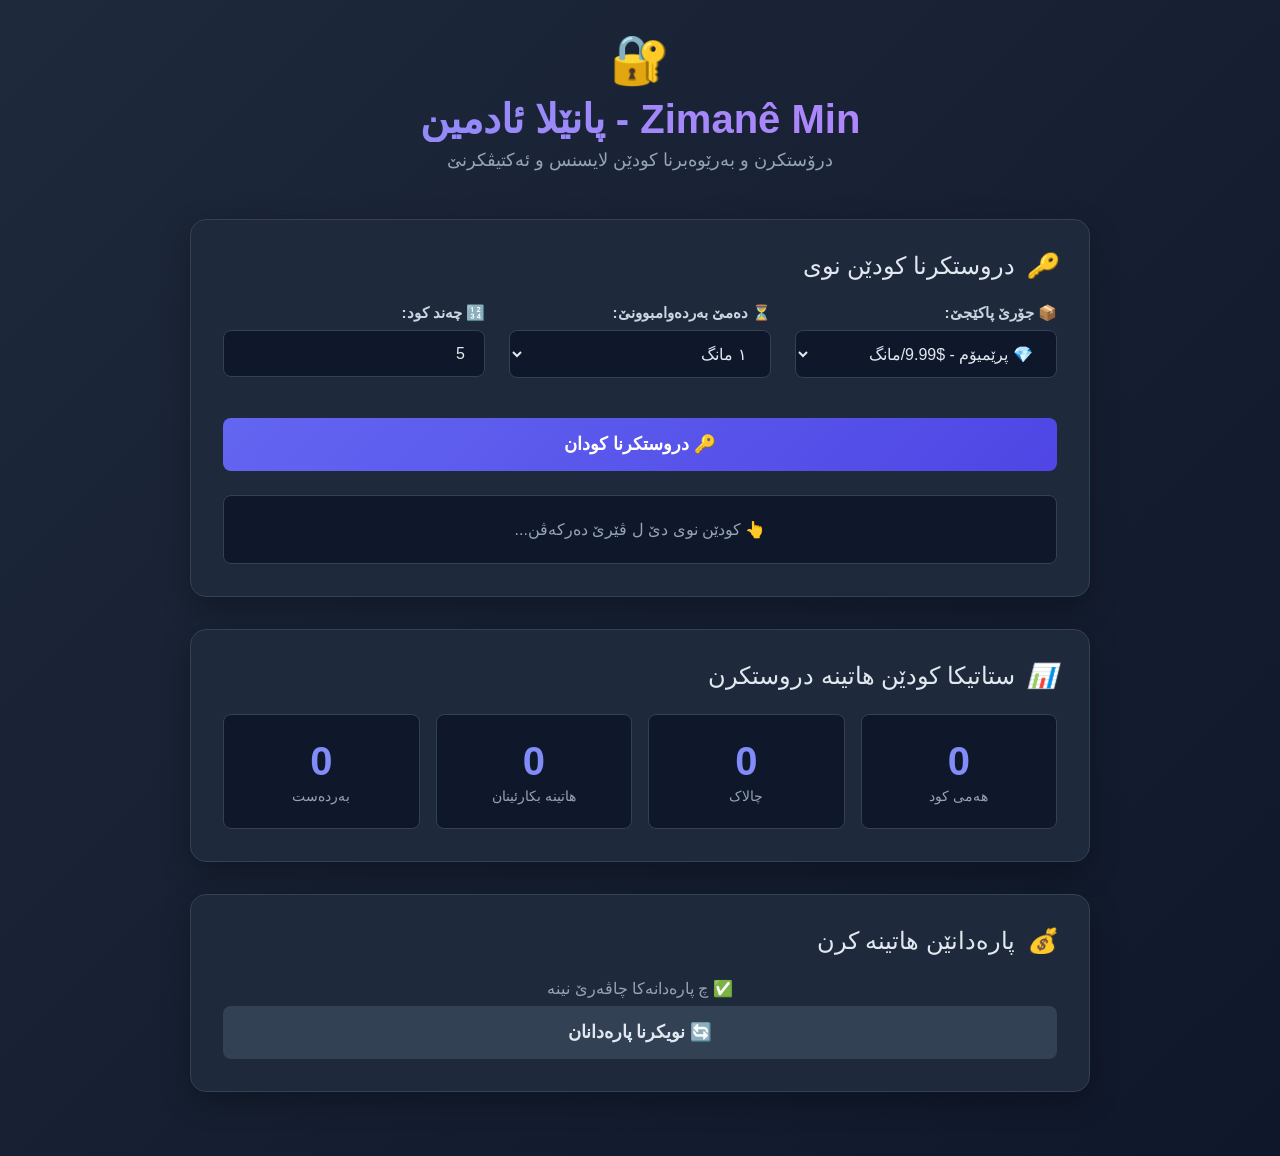
==== admin/keys.html @ 631f70d8 "admin/" ====
<!DOCTYPE html>
<html lang="ku" dir="rtl">
<head>
    <meta charset="UTF-8">
    <meta name="viewport" content="width=device-width, initial-scale=1.0">
    <title>ئادمین - دروستکرنا کودێن لایسنس | Zimanê Min</title>
    
    <style>
        * {
            margin: 0;
            padding: 0;
            box-sizing: border-box;
        }
        
        :root {
            --primary: #6366f1;
            --dark: #1e293b;
            --white: #ffffff;
            --gray: #64748b;
            --radius: 10px;
        }
        
        body {
            font-family: 'Segoe UI', Tahoma, sans-serif;
            background: linear-gradient(135deg, #1e293b 0%, #0f172a 100%);
            min-height: 100vh;
            color: #e2e8f0;
            padding: 2rem;
            direction: rtl;
        }
        
        .admin-container {
            max-width: 900px;
            margin: 0 auto;
        }
        
        .admin-header {
            text-align: center;
            margin-bottom: 3rem;
        }
        
        .admin-header .logo {
            font-size: 3rem;
            margin-bottom: 0.5rem;
        }
        
        .admin-header h1 {
            font-size: 2.5rem;
            background: linear-gradient(135deg, #818cf8, #c084fc);
            -webkit-background-clip: text;
            -webkit-text-fill-color: transparent;
            margin-bottom: 0.5rem;
        }
        
        .admin-header p {
            color: #94a3b8;
            font-size: 1.1rem;
        }
        
        .card {
            background: #1e293b;
            border: 1px solid #334155;
            border-radius: 16px;
            padding: 2rem;
            margin-bottom: 2rem;
            box-shadow: 0 10px 30px rgba(0,0,0,0.3);
        }
        
        .card-title {
            font-size: 1.5rem;
            margin-bottom: 1.5rem;
            display: flex;
            align-items: center;
            gap: 0.75rem;
            color: #e2e8f0;
        }
        
        .card-title i {
            color: #818cf8;
        }
        
        .form-row {
            display: grid;
            grid-template-columns: repeat(auto-fit, minmax(200px, 1fr));
            gap: 1.5rem;
            margin-bottom: 1.5rem;
        }
        
        .form-group {
            margin-bottom: 1rem;
        }
        
        .form-group label {
            display: block;
            margin-bottom: 0.5rem;
            font-weight: 600;
            color: #cbd5e1;
            font-size: 0.95rem;
        }
        
        .form-group select,
        .form-group input {
            width: 100%;
            padding: 0.85rem 1.2rem;
            background: #0f172a;
            border: 1px solid #334155;
            border-radius: 8px;
            color: #e2e8f0;
            font-size: 1rem;
            font-family: inherit;
            transition: all 0.3s;
            outline: none;
        }
        
        .form-group select:focus,
        .form-group input:focus {
            border-color: #818cf8;
            box-shadow: 0 0 0 3px rgba(99, 102, 241, 0.2);
        }
        
        .btn {
            padding: 1rem 2rem;
            border: none;
            border-radius: 8px;
            cursor: pointer;
            font-size: 1.1rem;
            font-weight: 600;
            font-family: inherit;
            transition: all 0.3s;
            display: inline-flex;
            align-items: center;
            gap: 0.5rem;
        }
        
        .btn-primary {
            background: linear-gradient(135deg, #6366f1, #4f46e5);
            color: white;
            width: 100%;
            justify-content: center;
        }
        
        .btn-primary:hover {
            background: linear-gradient(135deg, #4f46e5, #3730a3);
            transform: translateY(-2px);
            box-shadow: 0 10px 25px rgba(99, 102, 241, 0.3);
        }
        
        .btn-secondary {
            background: #334155;
            color: #e2e8f0;
            width: 100%;
            justify-content: center;
            margin-top: 0.5rem;
        }
        
        .btn-secondary:hover {
            background: #475569;
        }
        
        .btn-danger {
            background: #ef4444;
            color: white;
            width: 100%;
            justify-content: center;
            margin-top: 0.5rem;
        }
        
        .btn-danger:hover {
            background: #dc2626;
        }
        
        /* ناوچا کلیکان */
        .keys-display {
            background: #0f172a;
            border-radius: 8px;
            padding: 1.5rem;
            margin-top: 1.5rem;
            max-height: 400px;
            overflow-y: auto;
            border: 1px solid #334155;
        }
        
        .keys-display h3 {
            color: #818cf8;
            margin-bottom: 1rem;
            font-size: 1.2rem;
        }
        
        .key-item {
            background: #1e293b;
            padding: 1rem;
            margin: 0.75rem 0;
            border-radius: 8px;
            font-family: 'Courier New', monospace;
            font-size: 1.2rem;
            color: #34d399;
            display: flex;
            justify-content: space-between;
            align-items: center;
            border-left: 4px solid #818cf8;
            transition: all 0.3s;
        }
        
        .key-item:hover {
            background: #334155;
            border-left-color: #34d399;
        }
        
        .key-actions {
            display: flex;
            gap: 0.5rem;
        }
        
        .key-actions button {
            background: #334155;
            border: none;
            color: #e2e8f0;
            padding: 0.4rem 0.8rem;
            border-radius: 6px;
            cursor: pointer;
            font-size: 0.85rem;
            transition: all 0.2s;
        }
        
        .key-actions button:hover {
            background: #475569;
        }
        
        .key-actions .copy-btn:hover {
            background: #6366f1;
        }
        
        .key-actions .delete-btn:hover {
            background: #ef4444;
        }
        
        /* ستاتیک */
        .stats-grid {
            display: grid;
            grid-template-columns: repeat(auto-fit, minmax(180px, 1fr));
            gap: 1rem;
            margin-top: 1.5rem;
        }
        
        .stat-card {
            background: #0f172a;
            padding: 1.5rem;
            border-radius: 8px;
            text-align: center;
            border: 1px solid #334155;
        }
        
        .stat-card h3 {
            font-size: 2.5rem;
            color: #818cf8;
            margin-bottom: 0.25rem;
        }
        
        .stat-card p {
            color: #94a3b8;
            font-size: 0.9rem;
        }
        
        /* نۆتیفیکەیشن */
        .notification {
            position: fixed;
            top: 20px;
            left: 50%;
            transform: translateX(-50%);
            background: #34d399;
            color: #0f172a;
            padding: 1rem 2rem;
            border-radius: 8px;
            font-weight: 600;
            z-index: 9999;
            animation: slideDown 0.3s ease;
            box-shadow: 0 10px 30px rgba(0,0,0,0.3);
        }
        
        .notification.error {
            background: #ef4444;
            color: white;
        }
        
        @keyframes slideDown {
            from { transform: translate(-50%, -100px); opacity: 0; }
            to { transform: translate(-50%, 0); opacity: 1; }
        }
        
        /* ریسپانسیڤ */
        @media (max-width: 600px) {
            body { padding: 1rem; }
            .admin-header h1 { font-size: 1.8rem; }
            .card { padding: 1.5rem; }
            .key-item { font-size: 0.9rem; flex-direction: column; gap: 0.5rem; }
        }
    </style>
</head>
<body>
    <div class="admin-container">
        <!-- هێدەر -->
        <div class="admin-header">
            <div class="logo">🔐</div>
            <h1>Zimanê Min - پانێلا ئادمین</h1>
            <p>درۆستکرن و بەرێوەبرنا کودێن لایسنس و ئەکتیڤکرنێ</p>
        </div>
        
        <!-- کاردی دروستکرنا کودان -->
        <div class="card">
            <div class="card-title">
                <i>🔑</i> دروستکرنا کودێن نوی
            </div>
            
            <div class="form-row">
                <div class="form-group">
                    <label>📦 جۆرێ پاکێجێ:</label>
                    <select id="packageType">
                        <option value="premium">💎 پرێمیۆم - $9.99/مانگ</option>
                        <option value="family">👨‍👩‍👧‍👦 خێزان - $19.99/مانگ</option>
                        <option value="lifetime">♾️ هەروهەر - $149.99</option>
                    </select>
                </div>
                
                <div class="form-group">
                    <label>⏳ دەمێ بەردەوامبوونێ:</label>
                    <select id="duration">
                        <option value="1">١ مانگ</option>
                        <option value="3">٣ مانگ</option>
                        <option value="6">٦ مانگ</option>
                        <option value="12">١٢ مانگ (١ سال)</option>
                        <option value="lifetime">هەروهەر ♾️</option>
                    </select>
                </div>
                
                <div class="form-group">
                    <label>🔢 چەند کود:</label>
                    <input type="number" id="keyCount" value="5" min="1" max="500">
                </div>
            </div>
            
            <button class="btn btn-primary" onclick="generateKeys()">
                🔑 دروستکرنا کودان
            </button>
            
            <div class="keys-display" id="keysDisplay">
                <p style="color:#94a3b8; text-align:center;">👆 کودێن نوی دێ ل ڤێرێ دەرکەڤن...</p>
            </div>
            
            <button class="btn btn-secondary" onclick="exportAllKeys()" id="exportBtn" style="display:none;">
                📋 هەمی کودان کۆپی بکە
            </button>
            <button class="btn btn-danger" onclick="clearKeys()" id="clearBtn" style="display:none;">
                🗑️ هەمیان ژێبە
            </button>
        </div>
        
        <!-- کاردی ستاتیکا کودان -->
        <div class="card">
            <div class="card-title">
                <i>📊</i> ستاتیکا کودێن هاتینە دروستکرن
            </div>
            
            <div class="stats-grid" id="statsGrid">
                <div class="stat-card">
                    <h3 id="totalKeys">0</h3>
                    <p>هەمی کود</p>
                </div>
                <div class="stat-card">
                    <h3 id="activeKeys">0</h3>
                    <p>چالاک</p>
                </div>
                <div class="stat-card">
                    <h3 id="usedKeys">0</h3>
                    <p>هاتینە بکارئینان</p>
                </div>
                <div class="stat-card">
                    <h3 id="availableKeys">0</h3>
                    <p>بەردەست</p>
                </div>
            </div>
        </div>
        
        <!-- کاردی بەرێوەبرنا پارەدانان -->
        <div class="card">
            <div class="card-title">
                <i>💰</i> پارەدانێن هاتینە کرن
            </div>
            
            <div id="paymentsList">
                <p style="color:#94a3b8; text-align:center;">پارەدانێن چاڤەرێ دێ ل ڤێرێ دەرکەڤن...</p>
            </div>
            
            <button class="btn btn-secondary" onclick="loadPendingPayments()">
                🔄 نویکرنا پارەدانان
            </button>
        </div>
    </div>
    
    <!-- نۆتیفیکەیشن -->
    <div id="notification" style="display:none;"></div>

    <script>
        // ========================================
        // سیستەمێ دروستکرنا و بەرێوەبرنا کودان
        // ========================================
        
        // ئۆبژێکتێن هاتینە پاراستن
        let currentKeys = [];
        let allLicenses = [];
        
        // --- فەنکشنێن سەرەکی ---
        
        // دروستکرنا کودان
        function generateKeys() {
            const packageType = document.getElementById('packageType').value;
            const duration = document.getElementById('duration').value;
            const count = parseInt(document.getElementById('keyCount').value);
            
            if (!count || count < 1 || count > 500) {
                showNotification('تکایە ژمارەیەکا دروست تێکەڤە (١-٥٠٠)', 'error');
                return;
            }
            
            currentKeys = [];
            const prefix = 'ZM';
            const chars = 'ABCDEFGHIJKLMNOPQRSTUVWXYZ0123456789';
            
            for (let i = 0; i < count; i++) {
                let key = '';
                for (let j = 0; j < 16; j++) {
                    key += chars.charAt(Math.floor(Math.random() * chars.length));
                }
                
                const segmented = key.match(/.{1,4}/g).join('-');
                const fullKey = `${prefix}-${segmented}`;
                
                const licenseData = {
                    key: fullKey,
                    package: packageType,
                    duration: duration,
                    created: new Date().toISOString(),
                    activated: false,
                    activatedBy: null,
                    activatedAt: null,
                    valid: true
                };
                
                currentKeys.push(licenseData);
            }
            
            // تومارکرن د localStorage-ێدا
            saveAllLicenses(currentKeys);
            displayKeys(currentKeys);
            updateStats();
            
            showNotification(`✅ ${count} کود ب سەرکەفتیانە هاتنە دروستکرن!`);
        }
        
        // تومارکرنا کودان د localStorage-ێدا
        function saveAllLicenses(newLicenses) {
            const existingLicenses = JSON.parse(localStorage.getItem('adminLicenses') || '[]');
            const updatedLicenses = [...existingLicenses, ...newLicenses];
            localStorage.setItem('adminLicenses', JSON.stringify(updatedLicenses));
            allLicenses = updatedLicenses;
        }
        
        // وەرگرتنا هەمی کودان
        function loadAllLicenses() {
            allLicenses = JSON.parse(localStorage.getItem('adminLicenses') || '[]');
            updateStats();
        }
        
        // نیشاندانا کودان
        function displayKeys(keys) {
            const display = document.getElementById('keysDisplay');
            
            if (keys.length === 0) {
                display.innerHTML = '<p style="color:#94a3b8; text-align:center;">👆 کودێن نوی دێ ل ڤێرێ دەرکەڤن...</p>';
                document.getElementById('exportBtn').style.display = 'none';
                document.getElementById('clearBtn').style.display = 'none';
                return;
            }
            
            let html = `<h3>🔑 ${keys.length} کودێن نوی:</h3>`;
            
            keys.forEach((license, index) => {
                html += `
                    <div class="key-item">
                        <span>${license.key}</span>
                        <span style="color:#94a3b8; font-size:0.85rem;">
                            ${getPackageEmoji(license.package)} ${getPackageName(license.package)} | 
                            ${getDurationName(license.duration)}
                        </span>
                        <div class="key-actions">
                            <button class="copy-btn" onclick="copySingleKey('${license.key}')">📋 کۆپی</button>
                            <button class="delete-btn" onclick="deleteKey(${index})">🗑️</button>
                        </div>
                    </div>
                `;
            });
            
            display.innerHTML = html;
            document.getElementById('exportBtn').style.display = 'block';
            document.getElementById('clearBtn').style.display = 'block';
        }
        
        // کۆپیکرنا تەککە کودەکی
        function copySingleKey(key) {
            navigator.clipboard.writeText(key).then(() => {
                showNotification('📋 کود هاتە کۆپیکرن!');
            });
        }
        
        // ژێبرنا کودەکی
        function deleteKey(index) {
            currentKeys.splice(index, 1);
            displayKeys(currentKeys);
            updateStats();
        }
        
        // ئێکسپۆرتکرنا هەمیان
        function exportAllKeys() {
            if (currentKeys.length === 0) {
                showNotification('⚠️ چ کود نینن بو کۆپیکرنێ!', 'error');
                return;
            }
            
            const keysList = currentKeys.map(k => k.key).join('\n');
            navigator.clipboard.writeText(keysList).then(() => {
                showNotification('✅ هەمی کود هاتنە کۆپیکرن!');
            });
        }
        
        // ژێبرنا هەمی کودێن نیشاندایی
        function clearKeys() {
            if (confirm('ئەرێ تە دڤێت هەمی کودێن نیشاندایی ژێبەی؟')) {
                currentKeys = [];
                displayKeys([]);
                updateStats();
            }
        }
        
        // نویکرنا ستاتیکان
        function updateStats() {
            const allLicenses = JSON.parse(localStorage.getItem('adminLicenses') || '[]');
            const total = allLicenses.length;
            const used = allLicenses.filter(l => l.activated).length;
            const available = allLicenses.filter(l => !l.activated && l.valid).length;
            
            document.getElementById('totalKeys').textContent = total;
            document.getElementById('usedKeys').textContent = used;
            document.getElementById('availableKeys').textContent = available;
            document.getElementById('activeKeys').textContent = total;
        }
        
        // --- پارەدان ---
        function loadPendingPayments() {
            const payments = JSON.parse(localStorage.getItem('payments') || '[]');
            const pendingPayments = payments.filter(p => p.status === 'pending');
            
            const display = document.getElementById('paymentsList');
            
            if (pendingPayments.length === 0) {
                display.innerHTML = '<p style="color:#94a3b8; text-align:center;">✅ چ پارەدانەکا چاڤەرێ نینە</p>';
                return;
            }
            
            let html = '<div style="overflow-x: auto;"><table style="width:100%; border-collapse:collapse;">';
            html += '<tr style="border-bottom:2px solid #334155;">';
            html += '<th style="padding:0.75rem; text-align:right;">ناڤ</th>';
            html += '<th style="padding:0.75rem; text-align:right;">پاکێج</th>';
            html += '<th style="padding:0.75rem; text-align:right;">رێک</th>';
            html += '<th style="padding:0.75rem; text-align:right;">دەم</th>';
            html += '<th style="padding:0.75rem; text-align:right;">ئەکسیۆن</th>';
            html += '</tr>';
            
            pendingPayments.forEach(payment => {
                html += `
                    <tr style="border-bottom:1px solid #334155;">
                        <td style="padding:0.75rem;">${payment.userName}</td>
                        <td style="padding:0.75rem;">${getPackageName(payment.package)}</td>
                        <td style="padding:0.75rem;">${payment.method}</td>
                        <td style="padding:0.75rem; font-size:0.85rem;">${new Date(payment.timestamp).toLocaleString('ckb')}</td>
                        <td style="padding:0.75rem;">
                            <button onclick="approvePayment('${payment.id}')" style="background:#10b981; color:white; border:none; padding:0.4rem 0.8rem; border-radius:6px; cursor:pointer; margin-left:0.25rem;">✅ قبول</button>
                            <button onclick="rejectPayment('${payment.id}')" style="background:#ef4444; color:white; border:none; padding:0.4rem 0.8rem; border-radius:6px; cursor:pointer;">❌ رەد</button>
                        </td>
                    </tr>
                `;
            });
            
            html += '</table></div>';
            display.innerHTML = html;
        }
        
        function approvePayment(paymentId) {
            const payments = JSON.parse(localStorage.getItem('payments') || '[]');
            const payment = payments.find(p => p.id === paymentId);
            
            if (payment) {
                payment.status = 'approved';
                localStorage.setItem('payments', JSON.stringify(payments));
                
                // ئەکتیڤکرنا پاکێجێ
                upgradeUserPackage(payment.userId, payment.package, '1');
                
                showNotification('✅ پارەدان هاتە قبولکرن و پاکێج ئەکتیڤ بوو!');
                loadPendingPayments();
            }
        }
        
        function rejectPayment(paymentId) {
            const payments = JSON.parse(localStorage.getItem('payments') || '[]');
            const payment = payments.find(p => p.id === paymentId);
            
            if (payment) {
                payment.status = 'rejected';
                localStorage.setItem('payments', JSON.stringify(payments));
                showNotification('❌ پارەدان هاتە رەدکرن.', 'error');
                loadPendingPayments();
            }
        }
        
        function upgradeUserPackage(userId, packageType, duration) {
            const users = JSON.parse(localStorage.getItem('users') || '[]');
            const userIndex = users.findIndex(u => u.id === userId);
            
            if (userIndex !== -1) {
                const expiryDate = duration === 'lifetime' 
                    ? '2099-12-31' 
                    : new Date(new Date().setMonth(new Date().getMonth() + parseInt(duration))).toISOString();
                
                users[userIndex].package = packageType;
                users[userIndex].isPremium = true;
                users[userIndex].packageExpiry = expiryDate;
                localStorage.setItem('users', JSON.stringify(users));
            }
        }
        
        // --- فەنکشنێن هاریکاری ---
        function getPackageEmoji(type) {
            const emojis = { premium: '💎', family: '👨‍👩‍👧‍👦', lifetime: '♾️' };
            return emojis[type] || '📦';
        }
        
        function getPackageName(type) {
            const names = { premium: 'پرێمیۆم', family: 'خێزان', lifetime: 'هەروهەر' };
            return names[type] || type;
        }
        
        function getDurationName(duration) {
            if (duration === 'lifetime') return 'هەروهەر';
            return `${duration} مانگ`;
        }
        
        function showNotification(message, type = 'success') {
            const notification = document.getElementById('notification');
            notification.textContent = message;
            notification.className = 'notification ' + (type === 'error' ? 'error' : '');
            notification.style.display = 'block';
            
            setTimeout(() => {
                notification.style.display = 'none';
            }, 3000);
        }
        
        // --- دەستپێک (Initialization) ---
        window.addEventListener('load', () => {
            loadAllLicenses();
            loadPendingPayments();
            console.log('🔐 پانێلا ئادمین یا ئامادەیە!');
            console.log('💡 بو دروستکرنا کودان: جۆرێ پاکێجێ و دەمێ و ژمارا کلیتان هەلبژێرە');
        });
        
        // نویکرنا ستاتیکان هەر ١٠ چرکەکان
        setInterval(updateStats, 10000);
    </script>
</body>
</html>
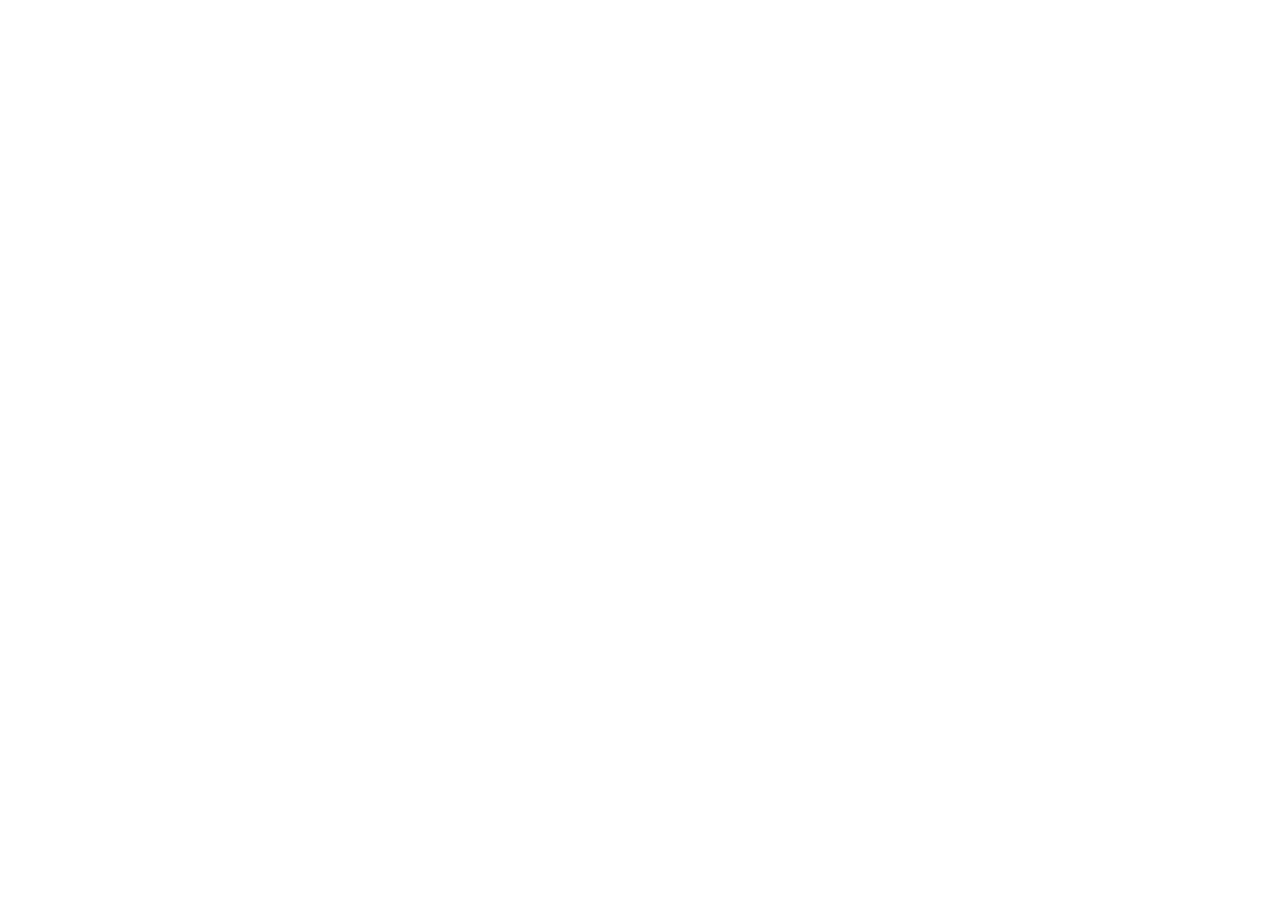
==== commit fdffcdac: "Update keys.html" ====
--- a/admin/keys.html
+++ b/admin/keys.html
@@ -14,15 +14,18 @@
         
         :root {
             --primary: #6366f1;
+            --primary-dark: #4f46e5;
             --dark: #1e293b;
+            --bg-main: #0f172a;
             --white: #ffffff;
             --gray: #64748b;
-            --radius: 10px;
+            --radius: 12px;
+            --border-glass: rgba(255, 255, 255, 0.08);
         }
         
         body {
             font-family: 'Segoe UI', Tahoma, sans-serif;
-            background: linear-gradient(135deg, #1e293b 0%, #0f172a 100%);
+            background: linear-gradient(135deg, var(--dark) 0%, var(--bg-main) 100%);
             min-height: 100vh;
             color: #e2e8f0;
             padding: 2rem;
@@ -37,607 +40,301 @@
         .admin-header {
             text-align: center;
             margin-bottom: 3rem;
+            position: relative;
         }
         
         .admin-header .logo {
             font-size: 3rem;
             margin-bottom: 0.5rem;
         }
-        
-        .admin-header h1 {
-            font-size: 2.5rem;
-            background: linear-gradient(135deg, #818cf8, #c084fc);
-            -webkit-background-clip: text;
-            -webkit-text-fill-color: transparent;
-            margin-bottom: 0.5rem;
-        }
-        
-        .admin-header p {
-            color: #94a3b8;
-            font-size: 1.1rem;
+
+        .logout-btn {
+            position: absolute;
+            top: 10px;
+            left: 10px;
+            background: #ef4444;
+            color: white;
+            border: none;
+            padding: 0.5rem 1rem;
+            border-radius: 6px;
+            cursor: pointer;
+            font-weight: 600;
+            transition: 0.2s;
+        }
+
+        .logout-btn:hover {
+            background: #dc2626;
+        }
+        
+        .grid-layout {
+            display: grid;
+            grid-template-columns: repeat(auto-fit, minmax(300px, 1fr));
+            gap: 2rem;
+            margin-bottom: 2rem;
         }
         
         .card {
-            background: #1e293b;
-            border: 1px solid #334155;
-            border-radius: 16px;
+            background: rgba(30, 41, 59, 0.7);
+            backdrop-filter: blur(10px);
+            border: 1px solid var(--border-glass);
+            border-radius: var(--radius);
             padding: 2rem;
-            margin-bottom: 2rem;
             box-shadow: 0 10px 30px rgba(0,0,0,0.3);
         }
         
-        .card-title {
-            font-size: 1.5rem;
+        .card h2 {
+            font-size: 1.4rem;
             margin-bottom: 1.5rem;
-            display: flex;
-            align-items: center;
-            gap: 0.75rem;
-            color: #e2e8f0;
-        }
-        
-        .card-title i {
             color: #818cf8;
-        }
-        
-        .form-row {
-            display: grid;
-            grid-template-columns: repeat(auto-fit, minmax(200px, 1fr));
-            gap: 1.5rem;
-            margin-bottom: 1.5rem;
+            border-bottom: 2px solid var(--border-glass);
+            padding-bottom: 0.5rem;
         }
         
         .form-group {
-            margin-bottom: 1rem;
+            margin-bottom: 1.25rem;
         }
         
         .form-group label {
             display: block;
             margin-bottom: 0.5rem;
-            font-weight: 600;
-            color: #cbd5e1;
+            color: #94a3b8;
             font-size: 0.95rem;
         }
         
-        .form-group select,
-        .form-group input {
+        select, input {
             width: 100%;
-            padding: 0.85rem 1.2rem;
+            padding: 0.75rem 1rem;
             background: #0f172a;
-            border: 1px solid #334155;
+            border: 2px solid #334155;
             border-radius: 8px;
-            color: #e2e8f0;
+            color: white;
             font-size: 1rem;
-            font-family: inherit;
-            transition: all 0.3s;
+            transition: 0.2s;
+        }
+        
+        select:focus, input:focus {
             outline: none;
-        }
-        
-        .form-group select:focus,
-        .form-group input:focus {
-            border-color: #818cf8;
-            box-shadow: 0 0 0 3px rgba(99, 102, 241, 0.2);
+            border-color: var(--primary);
         }
         
         .btn {
-            padding: 1rem 2rem;
+            width: 100%;
+            padding: 0.85rem;
+            background: var(--primary);
+            color: white;
             border: none;
             border-radius: 8px;
+            font-size: 1.05rem;
+            font-weight: 600;
             cursor: pointer;
-            font-size: 1.1rem;
-            font-weight: 600;
-            font-family: inherit;
-            transition: all 0.3s;
-            display: inline-flex;
+            transition: 0.2s;
+        }
+        
+        .btn:hover {
+            background: var(--primary-dark);
+        }
+        
+        .stats-box {
+            display: flex;
+            justify-content: space-around;
             align-items: center;
-            gap: 0.5rem;
-        }
-        
-        .btn-primary {
-            background: linear-gradient(135deg, #6366f1, #4f46e5);
-            color: white;
-            width: 100%;
-            justify-content: center;
-        }
-        
-        .btn-primary:hover {
-            background: linear-gradient(135deg, #4f46e5, #3730a3);
-            transform: translateY(-2px);
-            box-shadow: 0 10px 25px rgba(99, 102, 241, 0.3);
-        }
-        
-        .btn-secondary {
-            background: #334155;
-            color: #e2e8f0;
-            width: 100%;
-            justify-content: center;
-            margin-top: 0.5rem;
-        }
-        
-        .btn-secondary:hover {
-            background: #475569;
-        }
-        
-        .btn-danger {
-            background: #ef4444;
-            color: white;
-            width: 100%;
-            justify-content: center;
-            margin-top: 0.5rem;
-        }
-        
-        .btn-danger:hover {
-            background: #dc2626;
-        }
-        
-        /* ناوچا کلیکان */
-        .keys-display {
-            background: #0f172a;
-            border-radius: 8px;
-            padding: 1.5rem;
-            margin-top: 1.5rem;
-            max-height: 400px;
-            overflow-y: auto;
-            border: 1px solid #334155;
-        }
-        
-        .keys-display h3 {
-            color: #818cf8;
-            margin-bottom: 1rem;
-            font-size: 1.2rem;
-        }
-        
-        .key-item {
+            text-align: center;
             background: #1e293b;
             padding: 1rem;
-            margin: 0.75rem 0;
             border-radius: 8px;
-            font-family: 'Courier New', monospace;
-            font-size: 1.2rem;
-            color: #34d399;
+            margin-bottom: 1rem;
+        }
+        
+        .stat-item h3 { font-size: 1.8rem; color: #f59e0b; }
+        .stat-item p { font-size: 0.85rem; color: #94a3b8; }
+        
+        .key-list-box {
+            max-height: 250px;
+            overflow-y: auto;
+            border: 1px solid var(--border-glass);
+            border-radius: 6px;
+            background: #0f172a;
+        }
+        
+        .key-item {
             display: flex;
             justify-content: space-between;
             align-items: center;
-            border-left: 4px solid #818cf8;
-            transition: all 0.3s;
-        }
-        
-        .key-item:hover {
-            background: #334155;
-            border-left-color: #34d399;
-        }
-        
-        .key-actions {
-            display: flex;
-            gap: 0.5rem;
-        }
-        
-        .key-actions button {
-            background: #334155;
-            border: none;
-            color: #e2e8f0;
-            padding: 0.4rem 0.8rem;
-            border-radius: 6px;
-            cursor: pointer;
-            font-size: 0.85rem;
-            transition: all 0.2s;
-        }
-        
-        .key-actions button:hover {
-            background: #475569;
-        }
-        
-        .key-actions .copy-btn:hover {
-            background: #6366f1;
-        }
-        
-        .key-actions .delete-btn:hover {
-            background: #ef4444;
-        }
-        
-        /* ستاتیک */
-        .stats-grid {
-            display: grid;
-            grid-template-columns: repeat(auto-fit, minmax(180px, 1fr));
-            gap: 1rem;
-            margin-top: 1.5rem;
-        }
-        
-        .stat-card {
-            background: #0f172a;
-            padding: 1.5rem;
-            border-radius: 8px;
-            text-align: center;
-            border: 1px solid #334155;
-        }
-        
-        .stat-card h3 {
-            font-size: 2.5rem;
-            color: #818cf8;
-            margin-bottom: 0.25rem;
-        }
-        
-        .stat-card p {
-            color: #94a3b8;
-            font-size: 0.9rem;
-        }
-        
-        /* نۆتیفیکەیشن */
+            padding: 0.75rem 1rem;
+            border-bottom: 1px solid var(--border-glass);
+            font-family: monospace;
+            font-size: 0.95rem;
+        }
+        
+        .key-item:last-child { border-bottom: none; }
+        .badge { padding: 0.2rem 0.5rem; border-radius: 4px; font-size: 0.75rem; font-weight: bold; }
+        .badge-premium { background: rgba(99, 102, 241, 0.2); color: #818cf8; }
+        .badge-family { background: rgba(16, 185, 129, 0.2); color: #34d399; }
+        .badge-lifetime { background: rgba(245, 158, 11, 0.2); color: #fbbf24; }
+        
         .notification {
             position: fixed;
-            top: 20px;
-            left: 50%;
-            transform: translateX(-50%);
-            background: #34d399;
-            color: #0f172a;
-            padding: 1rem 2rem;
+            bottom: 20px;
+            right: 20px;
+            padding: 1rem 1.5rem;
+            background: #10b981;
+            color: white;
             border-radius: 8px;
+            box-shadow: 0 10px 25px rgba(0,0,0,0.3);
+            display: none;
+            z-index: 1000;
             font-weight: 600;
-            z-index: 9999;
-            animation: slideDown 0.3s ease;
-            box-shadow: 0 10px 30px rgba(0,0,0,0.3);
-        }
-        
-        .notification.error {
-            background: #ef4444;
-            color: white;
-        }
-        
-        @keyframes slideDown {
-            from { transform: translate(-50%, -100px); opacity: 0; }
-            to { transform: translate(-50%, 0); opacity: 1; }
-        }
-        
-        /* ریسپانسیڤ */
-        @media (max-width: 600px) {
-            body { padding: 1rem; }
-            .admin-header h1 { font-size: 1.8rem; }
-            .card { padding: 1.5rem; }
-            .key-item { font-size: 0.9rem; flex-direction: column; gap: 0.5rem; }
-        }
+        }
+        .notification.error { background: #ef4444; }
     </style>
 </head>
 <body>
+
+    <script>
+        function checkAdminAuth() {
+            const token = sessionStorage.getItem('admin_auth_token');
+            if (!token || !token.startsWith('token_')) {
+                alert('🛑 لێبوورین! تو نەشێی بێ چوونەژوور بێییە ڤی لاپەڕەی.');
+                window.location.href = 'login.html';
+            }
+        }
+        checkAdminAuth();
+    </script>
+
     <div class="admin-container">
-        <!-- هێدەر -->
         <div class="admin-header">
+            <button class="logout-btn" onclick="adminLogout()">🚪 لۆگۆت</button>
             <div class="logo">🔐</div>
-            <h1>Zimanê Min - پانێلا ئادمین</h1>
-            <p>درۆستکرن و بەرێوەبرنا کودێن لایسنس و ئەکتیڤکرنێ</p>
+            <h1>ڕێکخستن و دروستکرنا کلیلان</h1>
+            <p>ل ڤێرێ دشێی کلیلێن نوو یێن چالاککرنێ دروست بکەی و کۆنترۆل بکەی</p>
         </div>
         
-        <!-- کاردی دروستکرنا کودان -->
-        <div class="card">
-            <div class="card-title">
-                <i>🔑</i> دروستکرنا کودێن نوی
-            </div>
-            
-            <div class="form-row">
+        <div class="grid-layout">
+            <div class="card">
+                <h2>🔑 دروستکرنا کلیلەکا نوو</h2>
                 <div class="form-group">
-                    <label>📦 جۆرێ پاکێجێ:</label>
+                    <label>جۆرێ پاکێجێ</label>
                     <select id="packageType">
-                        <option value="premium">💎 پرێمیۆم - $9.99/مانگ</option>
-                        <option value="family">👨‍👩‍👧‍👦 خێزان - $19.99/مانگ</option>
-                        <option value="lifetime">♾️ هەروهەر - $149.99</option>
+                        <option value="premium">💎 پرێمیۆم (Premium)</option>
+                        <option value="family">👨‍👩‍👧‍👦 خێزان (Family)</option>
+                        <option value="lifetime">♾️ هەروهەر (Lifetime)</option>
                     </select>
                 </div>
-                
                 <div class="form-group">
-                    <label>⏳ دەمێ بەردەوامبوونێ:</label>
+                    <label>ماوێ بەردەوامبوونێ (ب مانگان)</label>
                     <select id="duration">
                         <option value="1">١ مانگ</option>
                         <option value="3">٣ مانگ</option>
                         <option value="6">٦ مانگ</option>
-                        <option value="12">١٢ مانگ (١ سال)</option>
-                        <option value="lifetime">هەروهەر ♾️</option>
+                        <option value="12">١٢ مانگ (١ ساڵ)</option>
+                        <option value="lifetime">♾️ هەمیشەیی</option>
                     </select>
                 </div>
+                <button class="btn" onclick="generateNewKey()">➕ دروستکە</button>
+            </div>
+            
+            <div class="card">
+                <h2>📊 دۆخێ گشتی یێ کلیلان</h2>
+                <div class="stats-box">
+                    <div class="stat-item">
+                        <h3 id="totalKeysCount">0</h3>
+                        <p>تەڤایا کلیلان</p>
+                    </div>
+                    <div class="stat-item">
+                        <h3 id="unusedKeysCount" style="color: #10b981;">0</h3>
+                        <p>کلیلێن ماین</p>
+                    </div>
+                </div>
                 
-                <div class="form-group">
-                    <label>🔢 چەند کود:</label>
-                    <input type="number" id="keyCount" value="5" min="1" max="500">
-                </div>
-            </div>
-            
-            <button class="btn btn-primary" onclick="generateKeys()">
-                🔑 دروستکرنا کودان
-            </button>
-            
-            <div class="keys-display" id="keysDisplay">
-                <p style="color:#94a3b8; text-align:center;">👆 کودێن نوی دێ ل ڤێرێ دەرکەڤن...</p>
-            </div>
-            
-            <button class="btn btn-secondary" onclick="exportAllKeys()" id="exportBtn" style="display:none;">
-                📋 هەمی کودان کۆپی بکە
-            </button>
-            <button class="btn btn-danger" onclick="clearKeys()" id="clearBtn" style="display:none;">
-                🗑️ هەمیان ژێبە
-            </button>
-        </div>
-        
-        <!-- کاردی ستاتیکا کودان -->
-        <div class="card">
-            <div class="card-title">
-                <i>📊</i> ستاتیکا کودێن هاتینە دروستکرن
-            </div>
-            
-            <div class="stats-grid" id="statsGrid">
-                <div class="stat-card">
-                    <h3 id="totalKeys">0</h3>
-                    <p>هەمی کود</p>
-                </div>
-                <div class="stat-card">
-                    <h3 id="activeKeys">0</h3>
-                    <p>چالاک</p>
-                </div>
-                <div class="stat-card">
-                    <h3 id="usedKeys">0</h3>
-                    <p>هاتینە بکارئینان</p>
-                </div>
-                <div class="stat-card">
-                    <h3 id="availableKeys">0</h3>
-                    <p>بەردەست</p>
-                </div>
+                <h3 style="font-size: 1rem; margin-bottom: 0.5rem; color: #94a3b8;">📋 دوایین کلیلێن دروستکری:</h3>
+                <div class="key-list-box" id="keyList">
+                    </div>
             </div>
         </div>
-        
-        <!-- کاردی بەرێوەبرنا پارەدانان -->
-        <div class="card">
-            <div class="card-title">
-                <i>💰</i> پارەدانێن هاتینە کرن
-            </div>
-            
-            <div id="paymentsList">
-                <p style="color:#94a3b8; text-align:center;">پارەدانێن چاڤەرێ دێ ل ڤێرێ دەرکەڤن...</p>
-            </div>
-            
-            <button class="btn btn-secondary" onclick="loadPendingPayments()">
-                🔄 نویکرنا پارەدانان
-            </button>
-        </div>
     </div>
-    
-    <!-- نۆتیفیکەیشن -->
-    <div id="notification" style="display:none;"></div>
+
+    <div id="notification" class="notification"></div>
 
     <script>
-        // ========================================
-        // سیستەمێ دروستکرنا و بەرێوەبرنا کودان
-        // ========================================
-        
-        // ئۆبژێکتێن هاتینە پاراستن
-        let currentKeys = [];
-        let allLicenses = [];
-        
-        // --- فەنکشنێن سەرەکی ---
-        
-        // دروستکرنا کودان
-        function generateKeys() {
-            const packageType = document.getElementById('packageType').value;
-            const duration = document.getElementById('duration').value;
-            const count = parseInt(document.getElementById('keyCount').value);
-            
-            if (!count || count < 1 || count > 500) {
-                showNotification('تکایە ژمارەیەکا دروست تێکەڤە (١-٥٠٠)', 'error');
+        // لۆگۆتکرن و ژێبرنا سێشنێ
+        function adminLogout() {
+            sessionStorage.removeItem('admin_auth_token');
+            window.location.href = 'login.html';
+        }
+
+        // وەرگرتنی گشتی لایسنسان ژ لۆکاڵ ستۆریج
+        function getAllLicenses() {
+            return JSON.parse(localStorage.getItem('licenses') || '[]');
+        }
+
+        // بارکرن و پیشاندانا کلیلان ل سەر شاشێ
+        function loadAdminDashboard() {
+            const licenses = getAllLicenses();
+            const keyList = document.getElementById('keyList');
+            
+            document.getElementById('totalKeysCount').textContent = licenses.length;
+            
+            const unused = licenses.filter(l => !l.activated);
+            document.getElementById('unusedKeysCount').textContent = unused.length;
+            
+            // ئەگەر کلیل نەبن
+            if (licenses.length === 0) {
+                keyList.innerHTML = '<div style="padding:1rem; text-align:center; color:#64748b;">چ کلیل نینن</div>';
                 return;
             }
             
-            currentKeys = [];
-            const prefix = 'ZM';
+            // نیشاندانا کلیلان (ژ نوو بۆ کۆن)
+            keyList.innerHTML = licenses.reverse().map(l => `
+                <div class="key-item">
+                    <div>
+                        <span class="badge badge-${l.package}">${getPackageEmoji(l.package)} ${getPackageName(l.package)}</span>
+                        <strong style="margin-right: 8px; color: #fff;">${l.key}</strong>
+                    </div>
+                    <span style="font-size:0.8rem; color:${l.activated ? '#ef4444' : '#10b981'}">
+                        ${l.activated ? '🔴 بەکارهاتیە' : '🟢 چالاك'}
+                    </span>
+                </div>
+            `).join('');
+        }
+
+        // دروستکرنا کلیلا داینامیکی نوو
+        function generateNewKey() {
+            const packageType = document.getElementById('packageType').value;
+            let duration = document.getElementById('duration').value;
+            
+            if (packageType === 'lifetime') {
+                duration = 'lifetime';
+            }
+            
             const chars = 'ABCDEFGHIJKLMNOPQRSTUVWXYZ0123456789';
-            
-            for (let i = 0; i < count; i++) {
-                let key = '';
-                for (let j = 0; j < 16; j++) {
-                    key += chars.charAt(Math.floor(Math.random() * chars.length));
-                }
-                
-                const segmented = key.match(/.{1,4}/g).join('-');
-                const fullKey = `${prefix}-${segmented}`;
-                
-                const licenseData = {
-                    key: fullKey,
-                    package: packageType,
-                    duration: duration,
-                    created: new Date().toISOString(),
-                    activated: false,
-                    activatedBy: null,
-                    activatedAt: null,
-                    valid: true
-                };
-                
-                currentKeys.push(licenseData);
+            let keyRandom = '';
+            for (let i = 0; i < 16; i++) {
+                keyRandom += chars.charAt(Math.floor(Math.random() * chars.length));
             }
             
-            // تومارکرن د localStorage-ێدا
-            saveAllLicenses(currentKeys);
-            displayKeys(currentKeys);
-            updateStats();
-            
-            showNotification(`✅ ${count} کود ب سەرکەفتیانە هاتنە دروستکرن!`);
-        }
-        
-        // تومارکرنا کودان د localStorage-ێدا
-        function saveAllLicenses(newLicenses) {
-            const existingLicenses = JSON.parse(localStorage.getItem('adminLicenses') || '[]');
-            const updatedLicenses = [...existingLicenses, ...newLicenses];
-            localStorage.setItem('adminLicenses', JSON.stringify(updatedLicenses));
-            allLicenses = updatedLicenses;
-        }
-        
-        // وەرگرتنا هەمی کودان
-        function loadAllLicenses() {
-            allLicenses = JSON.parse(localStorage.getItem('adminLicenses') || '[]');
-            updateStats();
-        }
-        
-        // نیشاندانا کودان
-        function displayKeys(keys) {
-            const display = document.getElementById('keysDisplay');
-            
-            if (keys.length === 0) {
-                display.innerHTML = '<p style="color:#94a3b8; text-align:center;">👆 کودێن نوی دێ ل ڤێرێ دەرکەڤن...</p>';
-                document.getElementById('exportBtn').style.display = 'none';
-                document.getElementById('clearBtn').style.display = 'none';
-                return;
-            }
-            
-            let html = `<h3>🔑 ${keys.length} کودێن نوی:</h3>`;
-            
-            keys.forEach((license, index) => {
-                html += `
-                    <div class="key-item">
-                        <span>${license.key}</span>
-                        <span style="color:#94a3b8; font-size:0.85rem;">
-                            ${getPackageEmoji(license.package)} ${getPackageName(license.package)} | 
-                            ${getDurationName(license.duration)}
-                        </span>
-                        <div class="key-actions">
-                            <button class="copy-btn" onclick="copySingleKey('${license.key}')">📋 کۆپی</button>
-                            <button class="delete-btn" onclick="deleteKey(${index})">🗑️</button>
-                        </div>
-                    </div>
-                `;
-            });
-            
-            display.innerHTML = html;
-            document.getElementById('exportBtn').style.display = 'block';
-            document.getElementById('clearBtn').style.display = 'block';
-        }
-        
-        // کۆپیکرنا تەککە کودەکی
-        function copySingleKey(key) {
-            navigator.clipboard.writeText(key).then(() => {
-                showNotification('📋 کود هاتە کۆپیکرن!');
-            });
-        }
-        
-        // ژێبرنا کودەکی
-        function deleteKey(index) {
-            currentKeys.splice(index, 1);
-            displayKeys(currentKeys);
-            updateStats();
-        }
-        
-        // ئێکسپۆرتکرنا هەمیان
-        function exportAllKeys() {
-            if (currentKeys.length === 0) {
-                showNotification('⚠️ چ کود نینن بو کۆپیکرنێ!', 'error');
-                return;
-            }
-            
-            const keysList = currentKeys.map(k => k.key).join('\n');
-            navigator.clipboard.writeText(keysList).then(() => {
-                showNotification('✅ هەمی کود هاتنە کۆپیکرن!');
-            });
-        }
-        
-        // ژێبرنا هەمی کودێن نیشاندایی
-        function clearKeys() {
-            if (confirm('ئەرێ تە دڤێت هەمی کودێن نیشاندایی ژێبەی؟')) {
-                currentKeys = [];
-                displayKeys([]);
-                updateStats();
-            }
-        }
-        
-        // نویکرنا ستاتیکان
-        function updateStats() {
-            const allLicenses = JSON.parse(localStorage.getItem('adminLicenses') || '[]');
-            const total = allLicenses.length;
-            const used = allLicenses.filter(l => l.activated).length;
-            const available = allLicenses.filter(l => !l.activated && l.valid).length;
-            
-            document.getElementById('totalKeys').textContent = total;
-            document.getElementById('usedKeys').textContent = used;
-            document.getElementById('availableKeys').textContent = available;
-            document.getElementById('activeKeys').textContent = total;
-        }
-        
-        // --- پارەدان ---
-        function loadPendingPayments() {
-            const payments = JSON.parse(localStorage.getItem('payments') || '[]');
-            const pendingPayments = payments.filter(p => p.status === 'pending');
-            
-            const display = document.getElementById('paymentsList');
-            
-            if (pendingPayments.length === 0) {
-                display.innerHTML = '<p style="color:#94a3b8; text-align:center;">✅ چ پارەدانەکا چاڤەرێ نینە</p>';
-                return;
-            }
-            
-            let html = '<div style="overflow-x: auto;"><table style="width:100%; border-collapse:collapse;">';
-            html += '<tr style="border-bottom:2px solid #334155;">';
-            html += '<th style="padding:0.75rem; text-align:right;">ناڤ</th>';
-            html += '<th style="padding:0.75rem; text-align:right;">پاکێج</th>';
-            html += '<th style="padding:0.75rem; text-align:right;">رێک</th>';
-            html += '<th style="padding:0.75rem; text-align:right;">دەم</th>';
-            html += '<th style="padding:0.75rem; text-align:right;">ئەکسیۆن</th>';
-            html += '</tr>';
-            
-            pendingPayments.forEach(payment => {
-                html += `
-                    <tr style="border-bottom:1px solid #334155;">
-                        <td style="padding:0.75rem;">${payment.userName}</td>
-                        <td style="padding:0.75rem;">${getPackageName(payment.package)}</td>
-                        <td style="padding:0.75rem;">${payment.method}</td>
-                        <td style="padding:0.75rem; font-size:0.85rem;">${new Date(payment.timestamp).toLocaleString('ckb')}</td>
-                        <td style="padding:0.75rem;">
-                            <button onclick="approvePayment('${payment.id}')" style="background:#10b981; color:white; border:none; padding:0.4rem 0.8rem; border-radius:6px; cursor:pointer; margin-left:0.25rem;">✅ قبول</button>
-                            <button onclick="rejectPayment('${payment.id}')" style="background:#ef4444; color:white; border:none; padding:0.4rem 0.8rem; border-radius:6px; cursor:pointer;">❌ رەد</button>
-                        </td>
-                    </tr>
-                `;
-            });
-            
-            html += '</table></div>';
-            display.innerHTML = html;
-        }
-        
-        function approvePayment(paymentId) {
-            const payments = JSON.parse(localStorage.getItem('payments') || '[]');
-            const payment = payments.find(p => p.id === paymentId);
-            
-            if (payment) {
-                payment.status = 'approved';
-                localStorage.setItem('payments', JSON.stringify(payments));
-                
-                // ئەکتیڤکرنا پاکێجێ
-                upgradeUserPackage(payment.userId, payment.package, '1');
-                
-                showNotification('✅ پارەدان هاتە قبولکرن و پاکێج ئەکتیڤ بوو!');
-                loadPendingPayments();
-            }
-        }
-        
-        function rejectPayment(paymentId) {
-            const payments = JSON.parse(localStorage.getItem('payments') || '[]');
-            const payment = payments.find(p => p.id === paymentId);
-            
-            if (payment) {
-                payment.status = 'rejected';
-                localStorage.setItem('payments', JSON.stringify(payments));
-                showNotification('❌ پارەدان هاتە رەدکرن.', 'error');
-                loadPendingPayments();
-            }
-        }
-        
-        function upgradeUserPackage(userId, packageType, duration) {
-            const users = JSON.parse(localStorage.getItem('users') || '[]');
-            const userIndex = users.findIndex(u => u.id === userId);
-            
-            if (userIndex !== -1) {
-                const expiryDate = duration === 'lifetime' 
-                    ? '2099-12-31' 
-                    : new Date(new Date().setMonth(new Date().getMonth() + parseInt(duration))).toISOString();
-                
-                users[userIndex].package = packageType;
-                users[userIndex].isPremium = true;
-                users[userIndex].packageExpiry = expiryDate;
-                localStorage.setItem('users', JSON.stringify(users));
-            }
-        }
-        
-        // --- فەنکشنێن هاریکاری ---
+            // پارچەکرن چوار چوار
+            const parts = keyRandom.match(/.{1,4}/g);
+            const fullKey = `ZM-${parts.join('-')}`;
+            
+            const newLicense = {
+                key: fullKey,
+                package: packageType,
+                duration: duration,
+                created: new Date().toISOString(),
+                activated: false,
+                activatedBy: null,
+                activatedAt: null
+            };
+            
+            const licenses = getAllLicenses();
+            licenses.push(newLicense);
+            localStorage.setItem('licenses', JSON.stringify(licenses));
+            
+            showNotification(`✅ کلیل ب سەرکەفتیانە هاتە دروستکرن: ${fullKey}`);
+            loadAdminDashboard();
+        }
+
+        // فەنکشنێن ئیمۆجی و ناڤان
         function getPackageEmoji(type) {
             const emojis = { premium: '💎', family: '👨‍👩‍👧‍👦', lifetime: '♾️' };
             return emojis[type] || '📦';
@@ -647,33 +344,17 @@
             const names = { premium: 'پرێمیۆم', family: 'خێزان', lifetime: 'هەروهەر' };
             return names[type] || type;
         }
-        
-        function getDurationName(duration) {
-            if (duration === 'lifetime') return 'هەروهەر';
-            return `${duration} مانگ`;
-        }
-        
-        function showNotification(message, type = 'success') {
-            const notification = document.getElementById('notification');
-            notification.textContent = message;
-            notification.className = 'notification ' + (type === 'error' ? 'error' : '');
-            notification.style.display = 'block';
-            
-            setTimeout(() => {
-                notification.style.display = 'none';
-            }, 3000);
-        }
-        
-        // --- دەستپێک (Initialization) ---
-        window.addEventListener('load', () => {
-            loadAllLicenses();
-            loadPendingPayments();
-            console.log('🔐 پانێلا ئادمین یا ئامادەیە!');
-            console.log('💡 بو دروستکرنا کودان: جۆرێ پاکێجێ و دەمێ و ژمارا کلیتان هەلبژێرە');
-        });
-        
-        // نویکرنا ستاتیکان هەر ١٠ چرکەکان
-        setInterval(updateStats, 10000);
+
+        function showNotification(message, isError = false) {
+            const el = document.getElementById('notification');
+            el.textContent = message;
+            if (isError) el.classList.add('error'); else el.classList.remove('error');
+            el.style.display = 'block';
+            setTimeout(() => el.style.display = 'none', 4000);
+        }
+
+        // ڕاکێشانا داتایان ل دەمێ بارکرنا سایتێ
+        window.addEventListener('load', loadAdminDashboard);
     </script>
 </body>
-</html>+</html>
